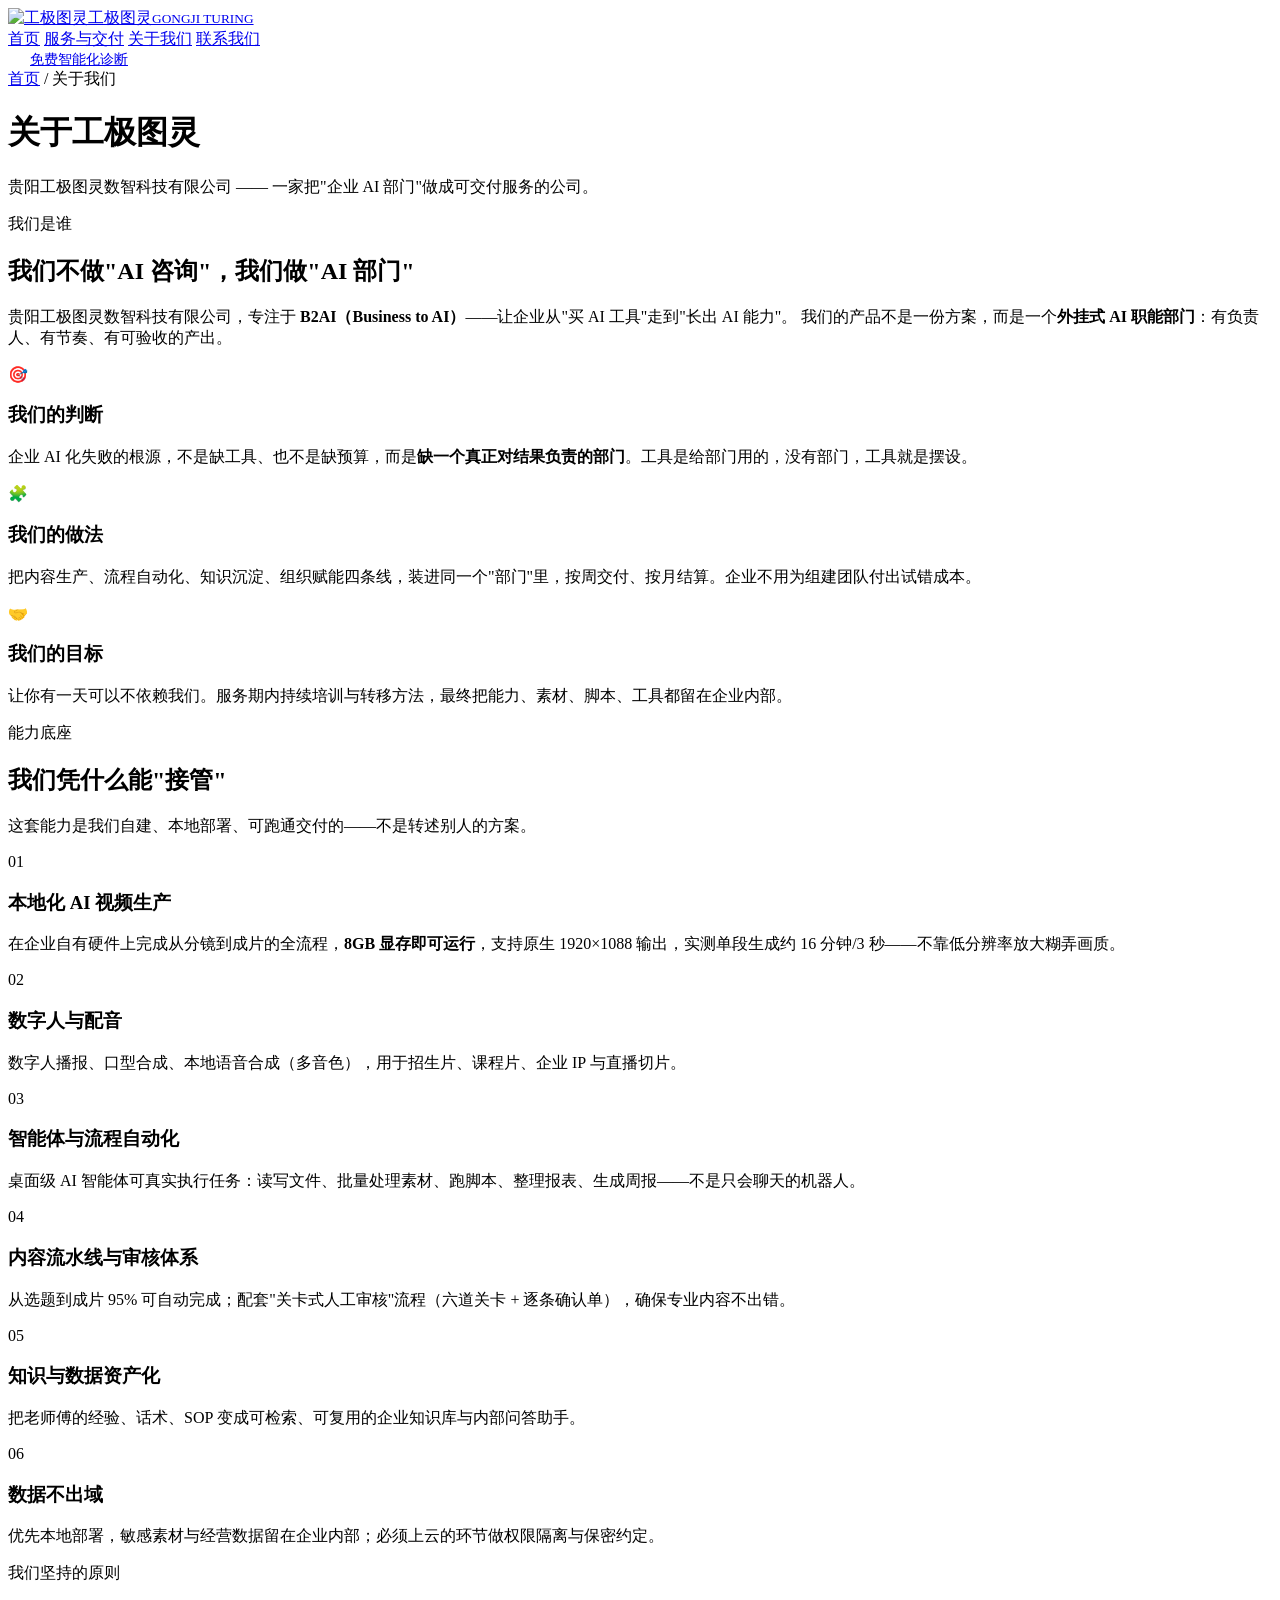
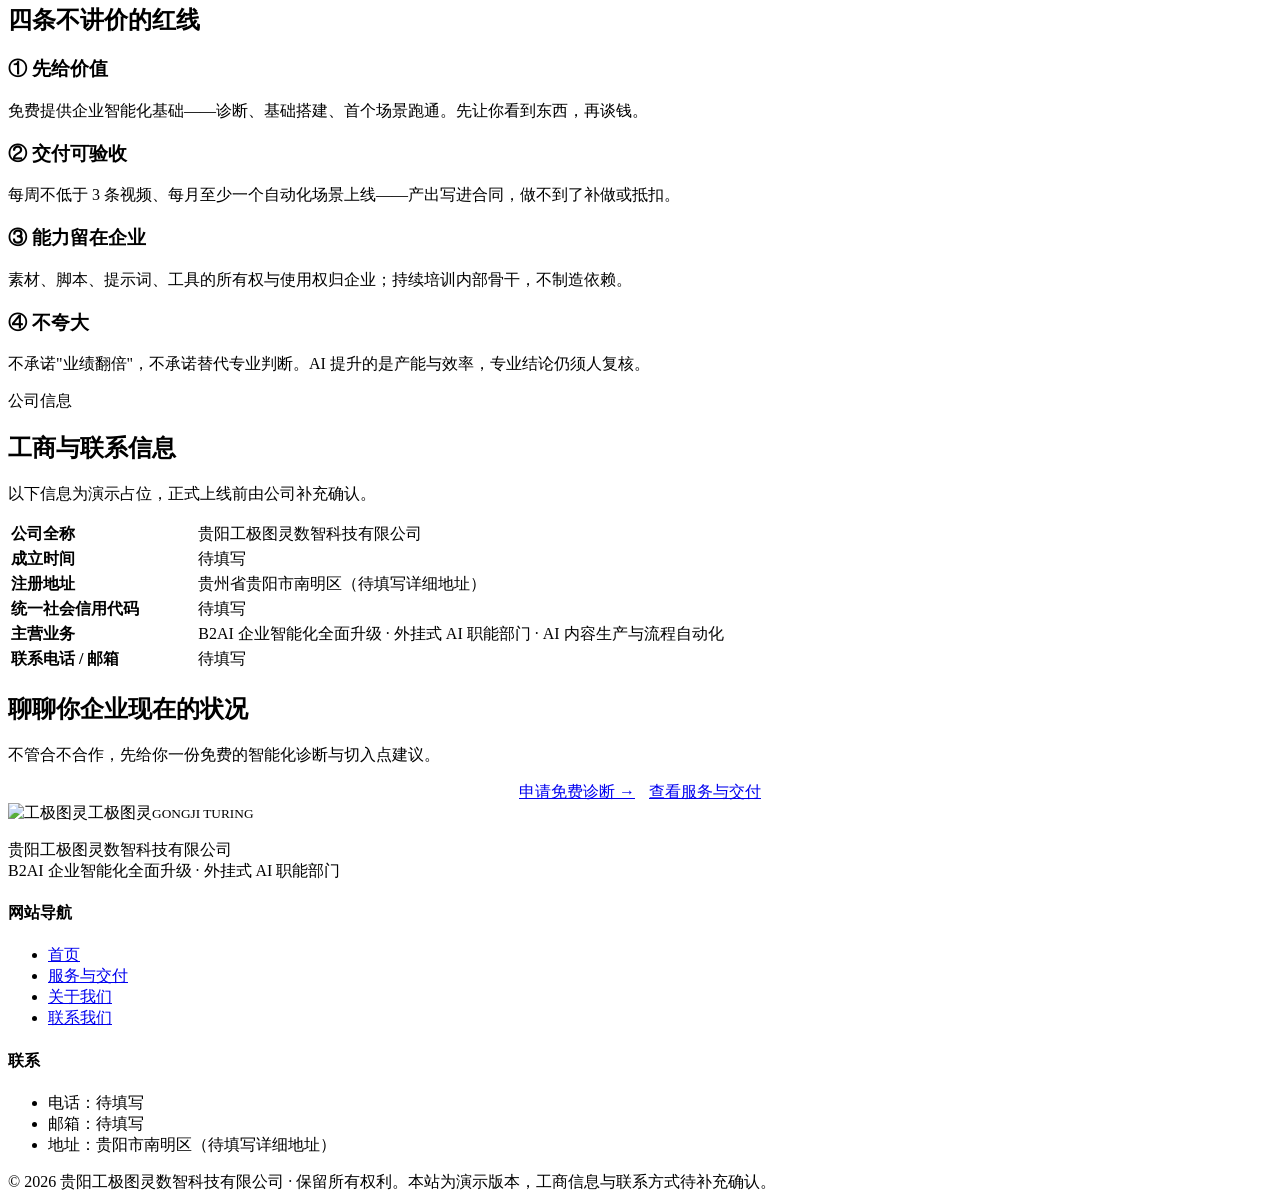
==== about.html @ 86faef3b "update about.html" ====
<!DOCTYPE html>
<html lang="zh-CN">
<head>
<meta charset="UTF-8">
<meta name="viewport" content="width=device-width, initial-scale=1">
<title>关于我们 — 工极图灵 · B2AI 企业智能化升级</title>
<meta name="description" content="贵阳工极图灵数智科技有限公司：以本地化 AI 能力为基础，用「外挂式 AI 职能部门」帮企业完成 B2AI 智能化全面升级。">
<link rel="icon" href="assets/favicon.svg">
<link rel="stylesheet" href="style.css">
</head>
<body>

<header>
  <div class="wrap">
    <a class="brand" href="index.html"><img class="mark" src="assets/logo.svg" alt="工极图灵"><span>工极图灵<small>GONGJI TURING</small></span></a>
    <nav class="main">
      <a href="index.html">首页</a>
      <a href="service.html">服务与交付</a>
      <a href="about.html" class="active">关于我们</a>
      <a href="contact.html">联系我们</a>
    </nav>
    <a class="btn btn-primary" href="contact.html" style="padding:11px 22px;font-size:14px">免费智能化诊断</a>
  </div>
</header>

<div class="page-head">
  <div class="wrap">
    <div class="breadcrumb"><a href="index.html">首页</a> / 关于我们</div>
    <h1>关于工极图灵</h1>
    <p>贵阳工极图灵数智科技有限公司 —— 一家把"企业 AI 部门"做成可交付服务的公司。</p>
  </div>
</div>

<!-- 我们是谁 -->
<section>
  <div class="wrap">
    <div class="sec-head reveal">
      <span class="tag">我们是谁</span>
      <h2>我们不做"AI 咨询"，我们做"AI 部门"</h2>
      <p class="sub">
        贵阳工极图灵数智科技有限公司，专注于 <b>B2AI（Business to AI）</b>——让企业从"买 AI 工具"走到"长出 AI 能力"。
        我们的产品不是一份方案，而是一个<b>外挂式 AI 职能部门</b>：有负责人、有节奏、有可验收的产出。
      </p>
    </div>
    <div class="grid">
      <div class="card reveal">
        <div class="ico">🎯</div>
        <h3>我们的判断</h3>
        <p>企业 AI 化失败的根源，不是缺工具、也不是缺预算，而是<b>缺一个真正对结果负责的部门</b>。工具是给部门用的，没有部门，工具就是摆设。</p>
      </div>
      <div class="card reveal">
        <div class="ico">🧩</div>
        <h3>我们的做法</h3>
        <p>把内容生产、流程自动化、知识沉淀、组织赋能四条线，装进同一个"部门"里，按周交付、按月结算。企业不用为组建团队付出试错成本。</p>
      </div>
      <div class="card reveal">
        <div class="ico">🤝</div>
        <h3>我们的目标</h3>
        <p>让你有一天可以不依赖我们。服务期内持续培训与转移方法，最终把能力、素材、脚本、工具都留在企业内部。</p>
      </div>
    </div>
  </div>
</section>

<!-- 能力栈 -->
<section class="alt">
  <div class="wrap">
    <div class="sec-head reveal">
      <span class="tag">能力底座</span>
      <h2>我们凭什么能"接管"</h2>
      <p class="sub">这套能力是我们自建、本地部署、可跑通交付的——不是转述别人的方案。</p>
    </div>
    <div class="grid">
      <div class="card reveal"><div class="no">01</div><h3>本地化 AI 视频生产</h3><p>在企业自有硬件上完成从分镜到成片的全流程，<b>8GB 显存即可运行</b>，支持原生 1920×1088 输出，实测单段生成约 16 分钟/3 秒——不靠低分辨率放大糊弄画质。</p></div>
      <div class="card reveal"><div class="no">02</div><h3>数字人与配音</h3><p>数字人播报、口型合成、本地语音合成（多音色），用于招生片、课程片、企业 IP 与直播切片。</p></div>
      <div class="card reveal"><div class="no">03</div><h3>智能体与流程自动化</h3><p>桌面级 AI 智能体可真实执行任务：读写文件、批量处理素材、跑脚本、整理报表、生成周报——不是只会聊天的机器人。</p></div>
      <div class="card reveal"><div class="no">04</div><h3>内容流水线与审核体系</h3><p>从选题到成片 95% 可自动完成；配套"关卡式人工审核"流程（六道关卡 + 逐条确认单），确保专业内容不出错。</p></div>
      <div class="card reveal"><div class="no">05</div><h3>知识与数据资产化</h3><p>把老师傅的经验、话术、SOP 变成可检索、可复用的企业知识库与内部问答助手。</p></div>
      <div class="card reveal"><div class="no">06</div><h3>数据不出域</h3><p>优先本地部署，敏感素材与经营数据留在企业内部；必须上云的环节做权限隔离与保密约定。</p></div>
    </div>
  </div>
</section>

<!-- 原则 -->
<section>
  <div class="wrap">
    <div class="sec-head reveal">
      <span class="tag">我们坚持的原则</span>
      <h2>四条不讲价的红线</h2>
    </div>
    <div class="grid">
      <div class="card reveal"><h3>① 先给价值</h3><p>免费提供企业智能化基础——诊断、基础搭建、首个场景跑通。先让你看到东西，再谈钱。</p></div>
      <div class="card reveal"><h3>② 交付可验收</h3><p>每周不低于 3 条视频、每月至少一个自动化场景上线——产出写进合同，做不到了补做或抵扣。</p></div>
      <div class="card reveal"><h3>③ 能力留在企业</h3><p>素材、脚本、提示词、工具的所有权与使用权归企业；持续培训内部骨干，不制造依赖。</p></div>
      <div class="card reveal"><h3>④ 不夸大</h3><p>不承诺"业绩翻倍"，不承诺替代专业判断。AI 提升的是产能与效率，专业结论仍须人复核。</p></div>
    </div>
  </div>
</section>

<!-- 公司信息（待补充） -->
<section class="alt">
  <div class="wrap">
    <div class="sec-head reveal">
      <span class="tag">公司信息</span>
      <h2>工商与联系信息</h2>
      <p class="sub">以下信息为演示占位，正式上线前由公司补充确认。</p>
    </div>
    <div class="reveal" style="overflow-x:auto">
      <table>
        <tr><td style="width:26%"><b>公司全称</b></td><td>贵阳工极图灵数智科技有限公司</td></tr>
        <tr><td><b>成立时间</b></td><td>待填写</td></tr>
        <tr><td><b>注册地址</b></td><td>贵州省贵阳市南明区（待填写详细地址）</td></tr>
        <tr><td><b>统一社会信用代码</b></td><td>待填写</td></tr>
        <tr><td><b>主营业务</b></td><td>B2AI 企业智能化全面升级 · 外挂式 AI 职能部门 · AI 内容生产与流程自动化</td></tr>
        <tr><td><b>联系电话 / 邮箱</b></td><td>待填写</td></tr>
      </table>
    </div>
  </div>
</section>

<div class="wrap">
  <div class="cta reveal">
    <h2>聊聊你企业现在的状况</h2>
    <p>不管合不合作，先给你一份免费的智能化诊断与切入点建议。</p>
    <div style="display:flex;gap:14px;justify-content:center;flex-wrap:wrap">
      <a class="btn btn-light" href="contact.html">申请免费诊断 →</a>
      <a class="btn btn-ghost" href="service.html">查看服务与交付</a>
    </div>
  </div>
</div>

<footer>
  <div class="wrap">
    <div class="cols">
      <div>
        <div class="brand" style="margin-bottom:16px"><img class="mark" src="assets/logo.svg" alt="工极图灵"><span>工极图灵<small>GONGJI TURING</small></span></div>
        <p style="margin:0;max-width:360px">贵阳工极图灵数智科技有限公司<br>B2AI 企业智能化全面升级 · 外挂式 AI 职能部门</p>
      </div>
      <div><h4>网站导航</h4><ul>
        <li><a href="index.html">首页</a></li><li><a href="service.html">服务与交付</a></li>
        <li><a href="about.html">关于我们</a></li><li><a href="contact.html">联系我们</a></li></ul></div>
      <div><h4>联系</h4><ul>
        <li>电话：待填写</li><li>邮箱：待填写</li><li>地址：贵阳市南明区（待填写详细地址）</li></ul></div>
    </div>
    <div class="fnote">© 2026 贵阳工极图灵数智科技有限公司 · 保留所有权利。本站为演示版本，工商信息与联系方式待补充确认。</div>
  </div>
</footer>

<script>
  document.documentElement.classList.add('js');
  const io=new IntersectionObserver(es=>{es.forEach(e=>{if(e.isIntersecting){e.target.classList.add('in');io.unobserve(e.target)}})},{threshold:.12});
  document.querySelectorAll('.reveal').forEach((el,i)=>{el.style.transitionDelay=(i%5*60)+'ms';io.observe(el)});
</script>
</body>
</html>
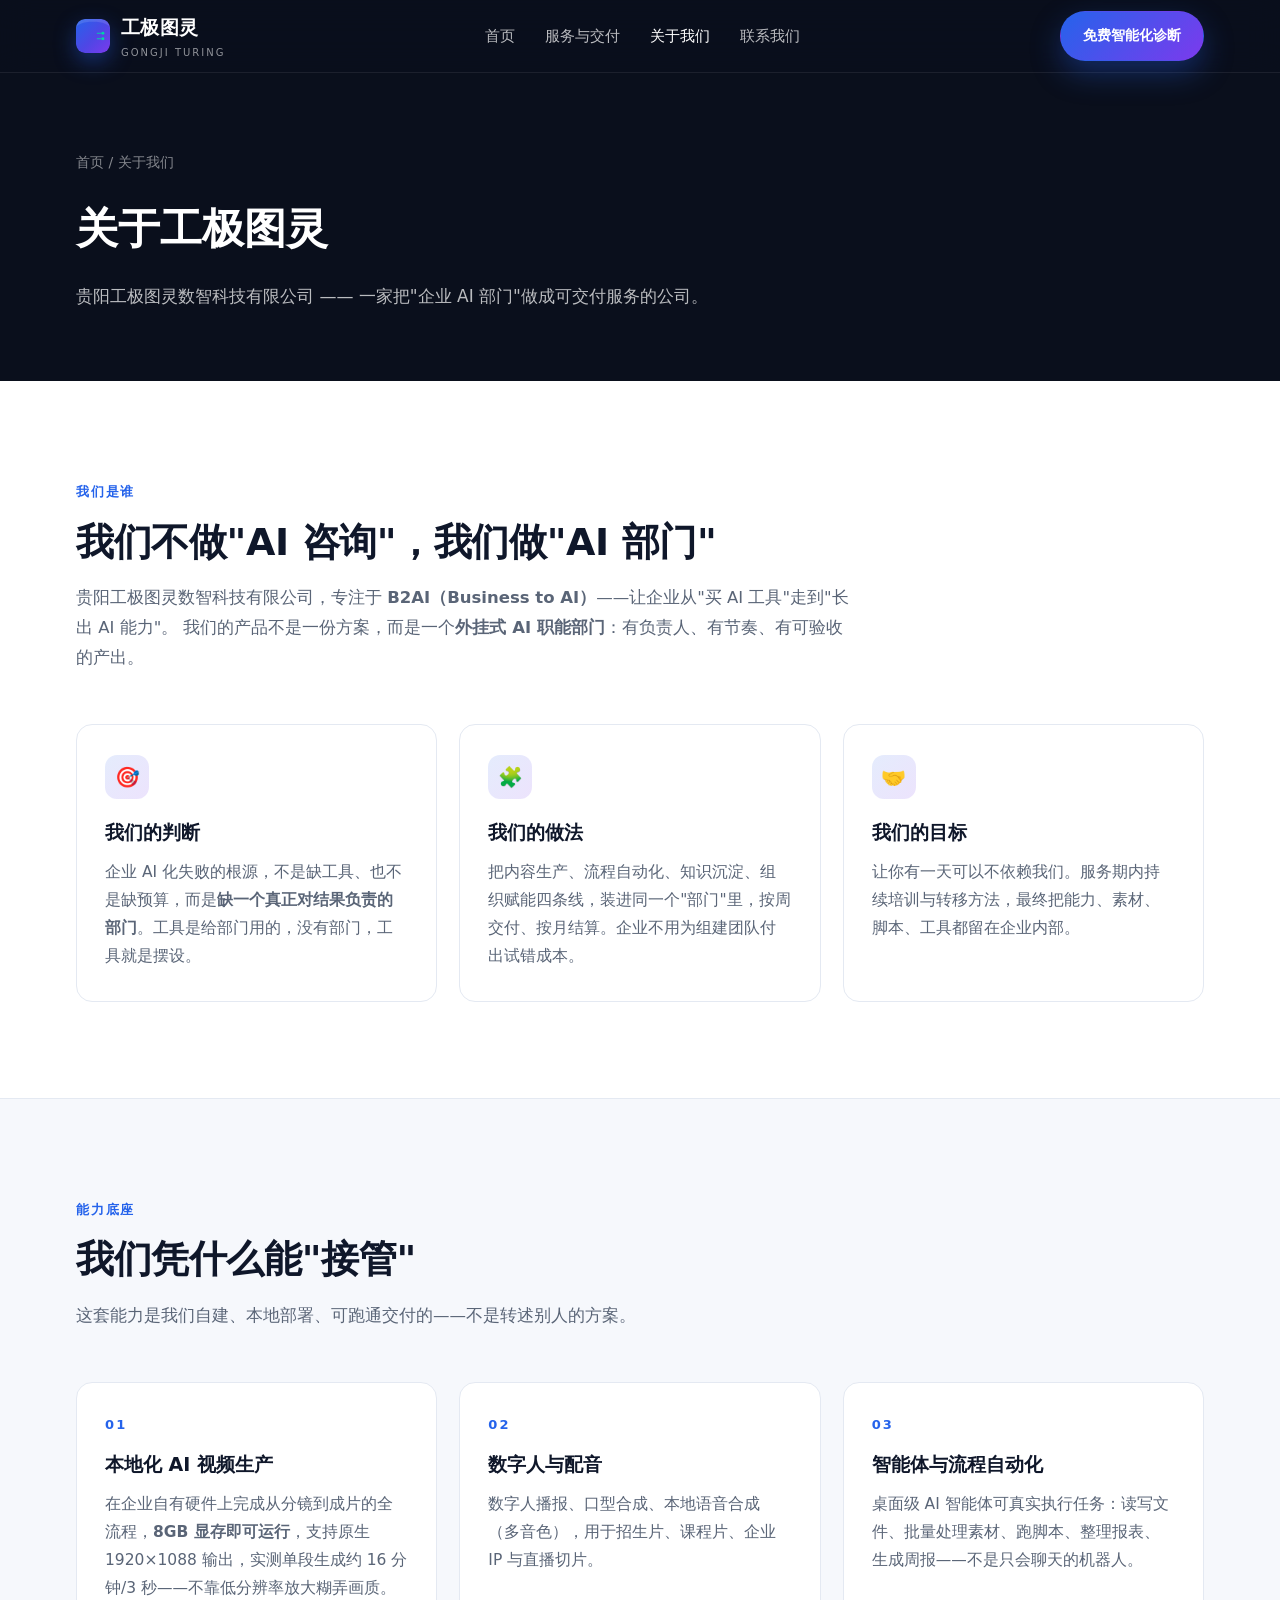
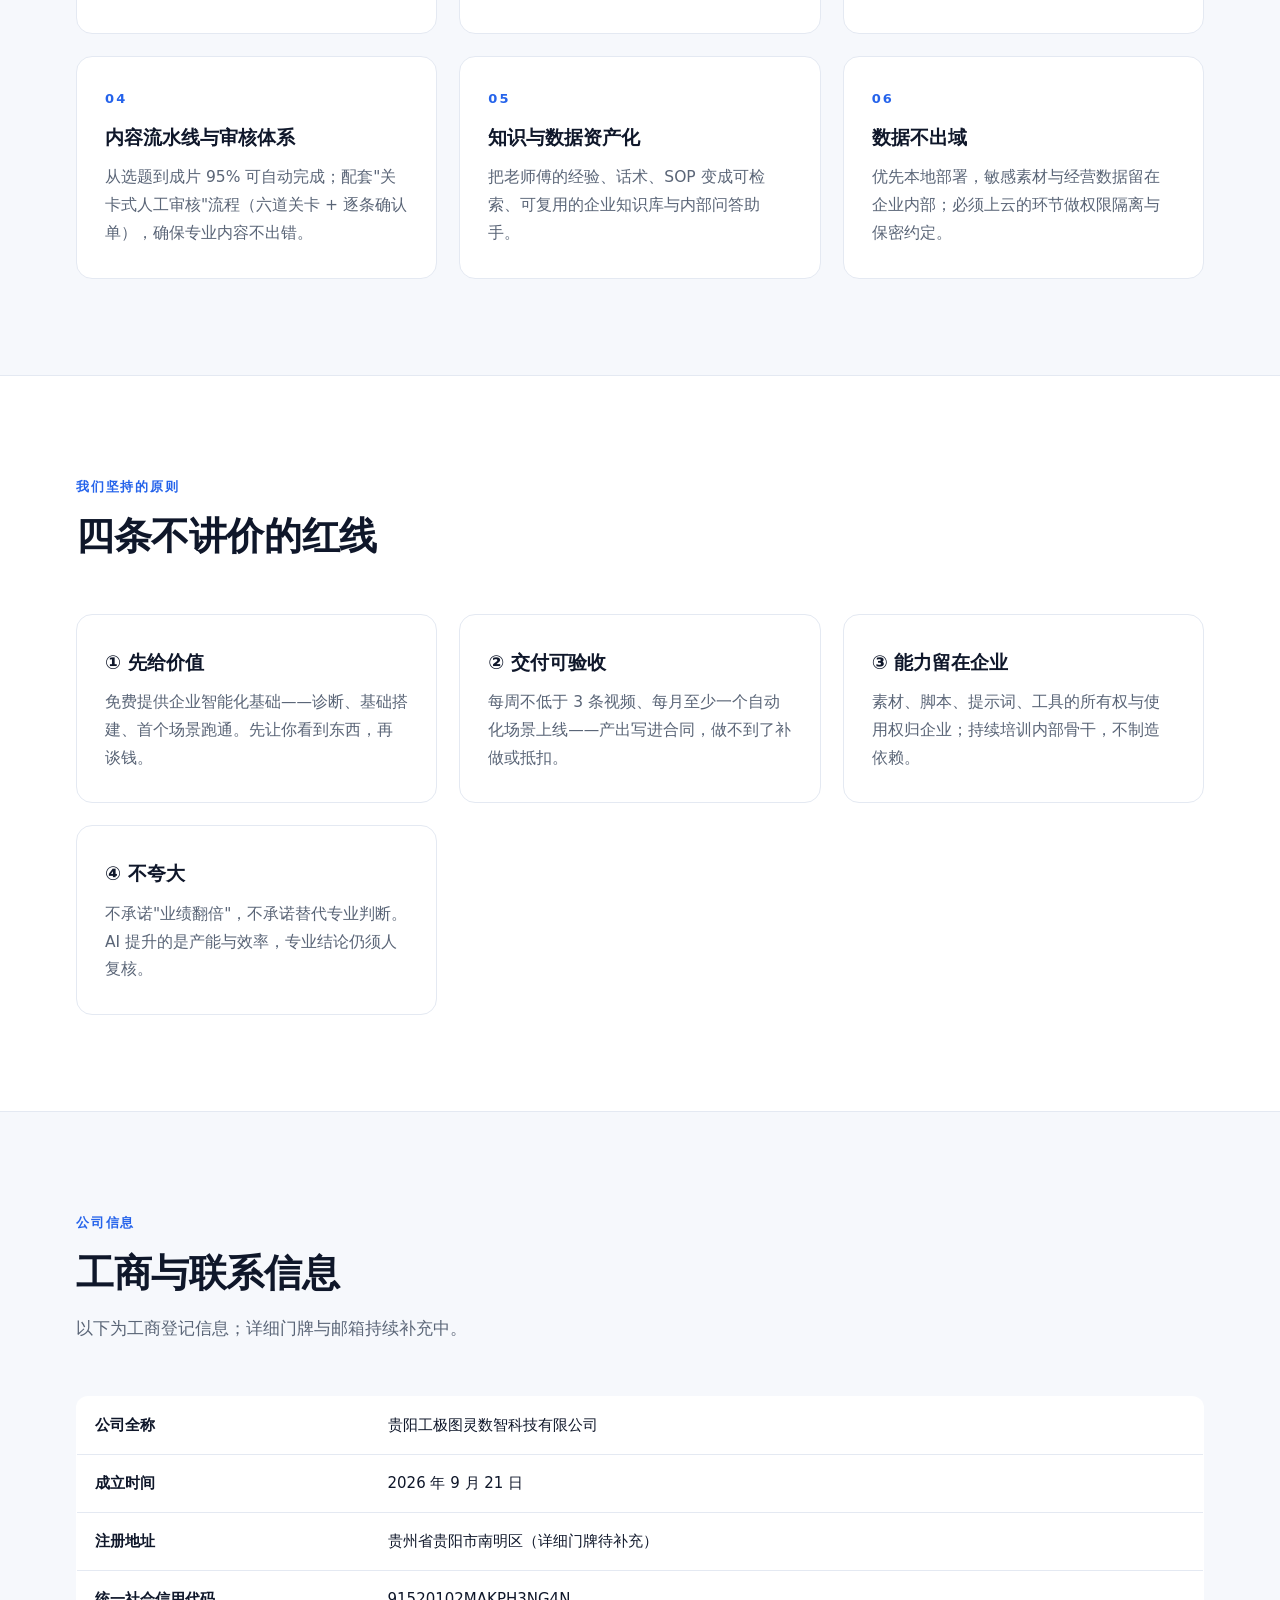
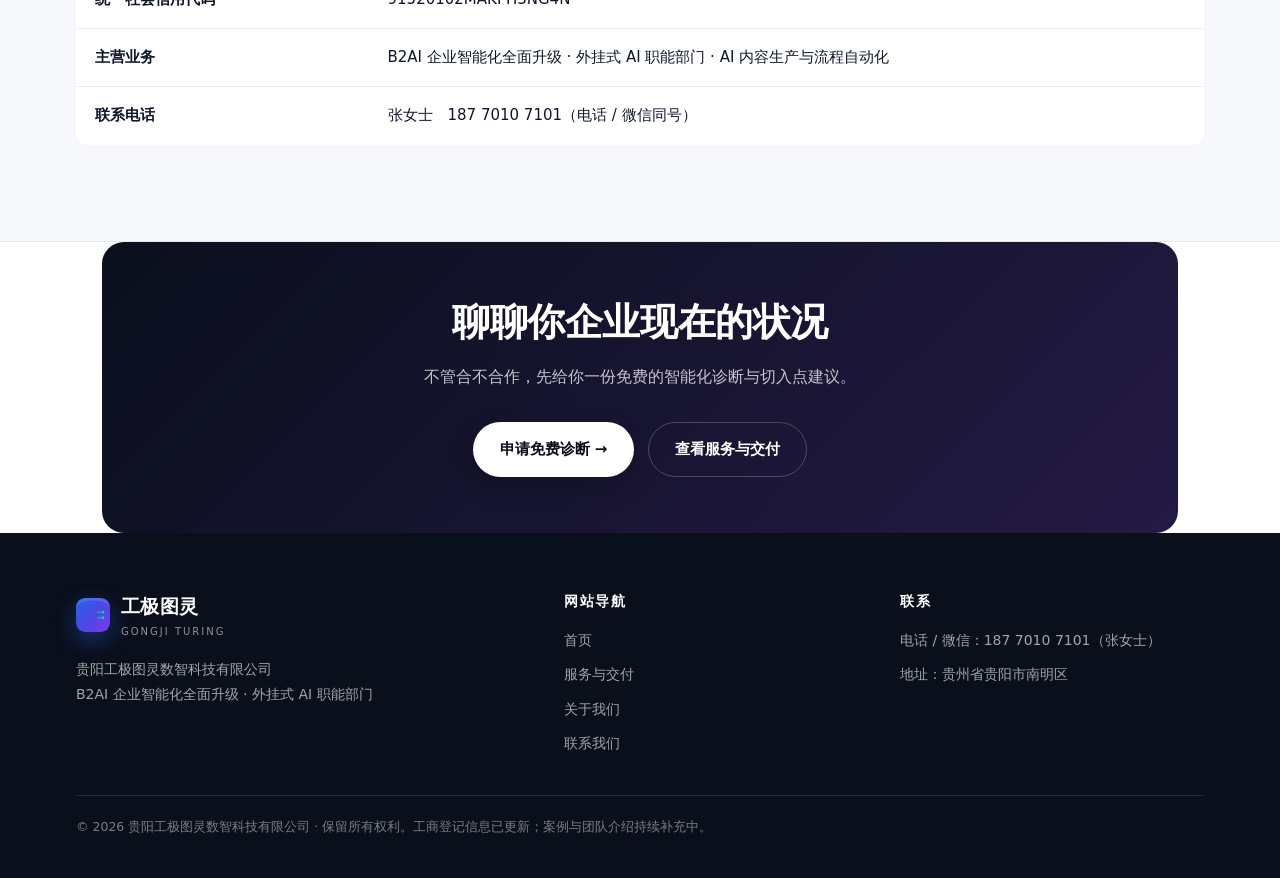
==== commit 2360b546: "site: about.html" ====
--- a/about.html
+++ b/about.html
@@ -103,16 +103,16 @@
     <div class="sec-head reveal">
       <span class="tag">公司信息</span>
       <h2>工商与联系信息</h2>
-      <p class="sub">以下信息为演示占位，正式上线前由公司补充确认。</p>
+      <p class="sub">以下为工商登记信息；详细门牌与邮箱持续补充中。</p>
     </div>
     <div class="reveal" style="overflow-x:auto">
       <table>
         <tr><td style="width:26%"><b>公司全称</b></td><td>贵阳工极图灵数智科技有限公司</td></tr>
-        <tr><td><b>成立时间</b></td><td>待填写</td></tr>
-        <tr><td><b>注册地址</b></td><td>贵州省贵阳市南明区（待填写详细地址）</td></tr>
-        <tr><td><b>统一社会信用代码</b></td><td>待填写</td></tr>
+        <tr><td><b>成立时间</b></td><td>2026 年 9 月 21 日</td></tr>
+        <tr><td><b>注册地址</b></td><td>贵州省贵阳市南明区（详细门牌待补充）</td></tr>
+        <tr><td><b>统一社会信用代码</b></td><td>91520102MAKPH3NG4N</td></tr>
         <tr><td><b>主营业务</b></td><td>B2AI 企业智能化全面升级 · 外挂式 AI 职能部门 · AI 内容生产与流程自动化</td></tr>
-        <tr><td><b>联系电话 / 邮箱</b></td><td>待填写</td></tr>
+        <tr><td><b>联系电话</b></td><td>张女士　187 7010 7101（电话 / 微信同号）</td></tr>
       </table>
     </div>
   </div>
@@ -140,9 +140,9 @@
         <li><a href="index.html">首页</a></li><li><a href="service.html">服务与交付</a></li>
         <li><a href="about.html">关于我们</a></li><li><a href="contact.html">联系我们</a></li></ul></div>
       <div><h4>联系</h4><ul>
-        <li>电话：待填写</li><li>邮箱：待填写</li><li>地址：贵阳市南明区（待填写详细地址）</li></ul></div>
+        <li>电话 / 微信：<a href="tel:18770107101">187 7010 7101</a>（张女士）</li><li>地址：贵州省贵阳市南明区</li></ul></div>
     </div>
-    <div class="fnote">© 2026 贵阳工极图灵数智科技有限公司 · 保留所有权利。本站为演示版本，工商信息与联系方式待补充确认。</div>
+    <div class="fnote">© 2026 贵阳工极图灵数智科技有限公司 · 保留所有权利。工商登记信息已更新；案例与团队介绍持续补充中。</div>
   </div>
 </footer>
 
--- a/style.css
+++ b/style.css
@@ -0,0 +1,170 @@
+/* ============================================================
+   贵阳工极图灵数智科技有限公司 · 官网样式
+   风格：科技感深色首屏 + 明亮正文（AI 服务商的专业可信感）
+   换肤：改下面 :root 的变量即可
+   ============================================================ */
+:root{
+  --ink:#0a0f1c;
+  --ink-2:#111827;
+  --paper:#ffffff;
+  --paper-2:#f6f8fc;
+  --line:#e4e9f2;
+  --fg:#0f172a;
+  --fg-dim:#5a6577;
+  --brand:#2563eb;          /* 科技蓝 */
+  --brand-2:#7c3aed;        /* 紫 */
+  --accent:#00d3a7;         /* 青绿：交付/成功 */
+  --warn:#f59e0b;
+  --radius:16px;
+  --maxw:1180px;
+  --font:"Microsoft YaHei","PingFang SC","Hiragino Sans GB",system-ui,-apple-system,"Segoe UI",Roboto,sans-serif;
+}
+*{box-sizing:border-box}
+html{scroll-behavior:smooth}
+body{margin:0;background:var(--paper);color:var(--fg);font-family:var(--font);line-height:1.8;-webkit-font-smoothing:antialiased;overflow-x:hidden}
+a{color:inherit;text-decoration:none}
+.wrap{max-width:var(--maxw);margin:0 auto;padding:0 26px}
+.dim{color:var(--fg-dim)}
+.center{text-align:center}
+
+/* ---------- 导航 ---------- */
+header{position:fixed;inset:0 0 auto;z-index:60;background:rgba(10,15,28,.86);backdrop-filter:blur(16px);border-bottom:1px solid rgba(255,255,255,.08)}
+header .wrap{display:flex;align-items:center;justify-content:space-between;height:72px}
+.brand{display:flex;align-items:center;gap:11px;color:#fff;font-weight:700;font-size:19px;letter-spacing:.02em}
+.brand .mark{width:34px;height:34px;border-radius:9px;display:block;flex:none;box-shadow:0 8px 22px rgba(37,99,235,.42)}
+.brand small{display:block;font-size:10px;letter-spacing:.2em;color:rgba(255,255,255,.55);font-weight:400}
+nav.main{display:flex;gap:30px;font-size:15px}
+nav.main a{color:rgba(255,255,255,.72);transition:color .2s}
+nav.main a:hover,nav.main a.active{color:#fff}
+
+.btn{display:inline-flex;align-items:center;gap:8px;border-radius:999px;padding:13px 26px;font-size:15px;font-weight:600;
+  border:1px solid transparent;cursor:pointer;transition:transform .2s,box-shadow .2s,background .2s}
+.btn-primary{background:linear-gradient(135deg,var(--brand),var(--brand-2));color:#fff;box-shadow:0 12px 30px rgba(37,99,235,.35)}
+.btn-ghost{border-color:rgba(255,255,255,.22);color:#fff}
+.btn-light{background:#fff;color:var(--ink);box-shadow:0 10px 26px rgba(0,0,0,.18)}
+.btn-outline{border-color:var(--line);color:var(--fg)}
+.btn:hover{transform:translateY(-2px)}
+
+/* ---------- Hero ---------- */
+.hero{position:relative;background:var(--ink);color:#fff;padding:170px 0 110px;overflow:hidden}
+.hero::before{content:"";position:absolute;width:920px;height:920px;right:-300px;top:-380px;border-radius:50%;
+  background:radial-gradient(circle,rgba(124,58,237,.42),rgba(124,58,237,0) 62%);animation:float 15s ease-in-out infinite}
+.hero::after{content:"";position:absolute;width:760px;height:760px;left:-260px;bottom:-380px;border-radius:50%;
+  background:radial-gradient(circle,rgba(0,211,167,.28),rgba(0,211,167,0) 62%)}
+@keyframes float{0%,100%{transform:translate(0,0)}50%{transform:translate(-40px,34px)}}
+.hero .wrap{position:relative;z-index:1}
+.badge{display:inline-flex;align-items:center;gap:9px;font-size:13.5px;color:#cbd5ff;
+  border:1px solid rgba(124,58,237,.5);background:rgba(124,58,237,.14);border-radius:999px;padding:7px 16px;margin-bottom:24px}
+.hero h1{font-size:clamp(31px,4.7vw,56px);line-height:1.25;margin:0 0 22px;letter-spacing:-.01em;font-weight:800}
+.hero h1 em{font-style:normal;background:linear-gradient(100deg,#7cc4ff,#a78bfa 45%,var(--accent));
+  -webkit-background-clip:text;background-clip:text;color:transparent}
+.hero .lead{font-size:clamp(16px,1.7vw,19.5px);color:rgba(255,255,255,.76);max-width:700px;margin:0 0 30px}
+.kpis{display:flex;gap:14px;flex-wrap:wrap;margin:0 0 34px}
+.kpi{border:1px solid rgba(255,255,255,.16);background:rgba(255,255,255,.05);border-radius:12px;padding:12px 18px}
+.kpi b{display:block;font-size:19px;color:#fff}
+.kpi span{font-size:12.5px;color:rgba(255,255,255,.62)}
+.hero-actions{display:flex;gap:14px;flex-wrap:wrap}
+
+/* ---------- 通用区块 ---------- */
+section{padding:96px 0}
+.sec-head{max-width:780px;margin-bottom:52px}
+.tag{display:inline-block;font-size:13px;letter-spacing:.14em;color:var(--brand);font-weight:700;margin-bottom:14px}
+h2{font-size:clamp(25px,3.3vw,38px);margin:0 0 16px;letter-spacing:-.01em;font-weight:800;line-height:1.3}
+h3{font-size:19px;margin:0 0 10px}
+.sub{color:var(--fg-dim);font-size:16.5px;margin:0}
+.alt{background:var(--paper-2);border-top:1px solid var(--line);border-bottom:1px solid var(--line)}
+
+.grid{display:grid;gap:22px;grid-template-columns:repeat(auto-fit,minmax(290px,1fr))}
+.card{background:#fff;border:1px solid var(--line);border-radius:var(--radius);padding:30px 28px;transition:transform .25s,box-shadow .25s,border-color .25s}
+.card:hover{transform:translateY(-5px);box-shadow:0 20px 46px rgba(15,23,42,.10);border-color:#c9d6ee}
+.card .ico{width:44px;height:44px;border-radius:12px;display:grid;place-items:center;font-size:20px;margin-bottom:16px;
+  background:linear-gradient(135deg,rgba(37,99,235,.12),rgba(124,58,237,.14))}
+.card p{margin:0;color:var(--fg-dim);font-size:15.5px}
+.card .no{font-size:13px;letter-spacing:.16em;color:var(--brand);font-weight:700;margin-bottom:10px}
+
+/* 痛点 */
+.pain{border-left:3px solid var(--warn);background:#fff;border-radius:0 12px 12px 0;padding:20px 24px;border:1px solid var(--line);border-left-width:3px}
+.pain h3{font-size:17px;margin-bottom:6px}
+.pain p{margin:0;color:var(--fg-dim);font-size:15px}
+
+/* 对比表 */
+table{width:100%;border-collapse:collapse;font-size:15px;background:#fff;border:1px solid var(--line);border-radius:12px;overflow:hidden}
+th,td{padding:15px 18px;text-align:left;border-bottom:1px solid var(--line);vertical-align:top}
+th{background:#f2f6fc;font-weight:700;font-size:14.5px}
+tr:last-child td{border-bottom:0}
+td.yes{color:#0a7d5a;font-weight:600}
+td.no{color:#b4423a}
+
+/* 价格 */
+.price-wrap{display:grid;gap:24px;grid-template-columns:1.15fr 1fr;align-items:stretch}
+.price-card{background:linear-gradient(160deg,var(--ink),#1b2440);color:#fff;border-radius:20px;padding:38px 34px;position:relative;overflow:hidden}
+.price-card::after{content:"";position:absolute;width:420px;height:420px;right:-160px;top:-180px;border-radius:50%;
+  background:radial-gradient(circle,rgba(124,58,237,.45),rgba(124,58,237,0) 65%)}
+.price-card .amount{font-size:52px;font-weight:800;letter-spacing:-.02em;line-height:1;margin:6px 0 4px}
+.price-card .amount small{font-size:18px;font-weight:600;color:rgba(255,255,255,.7)}
+.price-card ul{margin:20px 0 0;padding:0;list-style:none}
+.price-card li{padding-left:24px;position:relative;margin-bottom:10px;color:rgba(255,255,255,.86);font-size:15.5px}
+.price-card li::before{content:"✓";position:absolute;left:0;color:var(--accent);font-weight:800}
+.include{background:#fff;border:1px solid var(--line);border-radius:20px;padding:34px 30px}
+.include ul{margin:0;padding-left:20px}
+.include li{margin-bottom:10px;color:var(--fg-dim);font-size:15.5px}
+.include li b{color:var(--fg)}
+
+/* 免费包 */
+.free{background:linear-gradient(135deg,rgba(0,211,167,.10),rgba(37,99,235,.08));border:1px solid #cfeae2;border-radius:20px;padding:38px 34px}
+.free h2{margin-bottom:8px}
+.steps{display:grid;gap:18px;grid-template-columns:repeat(auto-fit,minmax(220px,1fr));margin-top:26px}
+.step{background:#fff;border:1px solid var(--line);border-radius:14px;padding:22px 20px}
+.step b{display:block;font-size:15px;margin-bottom:6px}
+.step span{font-size:14.5px;color:var(--fg-dim)}
+
+/* FAQ */
+details{background:#fff;border:1px solid var(--line);border-radius:12px;padding:18px 22px;margin-bottom:12px}
+details[open]{border-color:#c9d6ee;box-shadow:0 10px 26px rgba(15,23,42,.06)}
+summary{cursor:pointer;font-weight:700;font-size:16px;list-style:none}
+summary::-webkit-details-marker{display:none}
+summary::before{content:"+";color:var(--brand);font-weight:800;margin-right:10px}
+details[open] summary::before{content:"−"}
+details p{margin:12px 0 0;color:var(--fg-dim);font-size:15.5px}
+
+/* CTA */
+.cta{background:linear-gradient(135deg,var(--ink),#241a45);color:#fff;text-align:center;border-radius:22px;padding:56px 30px;margin:0 26px}
+.cta h2{color:#fff}
+.cta p{color:rgba(255,255,255,.75);max-width:640px;margin:0 auto 30px}
+
+/* 表单 */
+.form{display:grid;gap:16px;grid-template-columns:1fr 1fr;max-width:820px;margin:0 auto}
+.form .full{grid-column:1/-1}
+input,textarea,select{width:100%;background:#fff;border:1px solid var(--line);border-radius:10px;padding:14px 16px;
+  color:var(--fg);font-family:var(--font);font-size:15px;outline:none;transition:border-color .2s}
+input:focus,textarea:focus,select:focus{border-color:var(--brand)}
+label{font-size:14px;color:var(--fg-dim);display:block;margin-bottom:6px}
+
+/* 页脚 */
+footer{background:var(--ink);color:rgba(255,255,255,.62);padding:56px 0 40px;font-size:14px}
+footer .cols{display:grid;gap:32px;grid-template-columns:1.5fr 1fr 1fr}
+footer h4{color:#fff;font-size:14px;letter-spacing:.12em;margin:0 0 14px}
+footer ul{margin:0;padding:0;list-style:none}
+footer li{margin-bottom:9px}
+footer a:hover{color:#fff}
+.fnote{margin-top:30px;padding-top:20px;border-top:1px solid rgba(255,255,255,.12);font-size:12.5px;color:rgba(255,255,255,.45);line-height:1.8}
+
+/* 内页头 */
+.page-head{background:var(--ink);color:#fff;padding:150px 0 70px}
+.page-head h1{font-size:clamp(28px,3.8vw,42px);margin:0 0 14px}
+.page-head p{color:rgba(255,255,255,.72);font-size:17px;margin:0;max-width:700px}
+.breadcrumb{font-size:14px;color:rgba(255,255,255,.5);margin-bottom:16px}
+
+/* 动画 */
+html.js .reveal{opacity:0;transform:translateY(22px);transition:opacity .6s ease,transform .6s ease}
+html.js .reveal.in{opacity:1;transform:none}
+
+@media(max-width:980px){.price-wrap{grid-template-columns:1fr}footer .cols{grid-template-columns:1fr}}
+@media(max-width:760px){
+  nav.main{display:none}
+  .hero{padding:130px 0 80px}
+  section{padding:70px 0}
+  .form{grid-template-columns:1fr}
+  .cta{padding:42px 22px;margin:0 16px}
+  header .wrap{height:62px}
+}
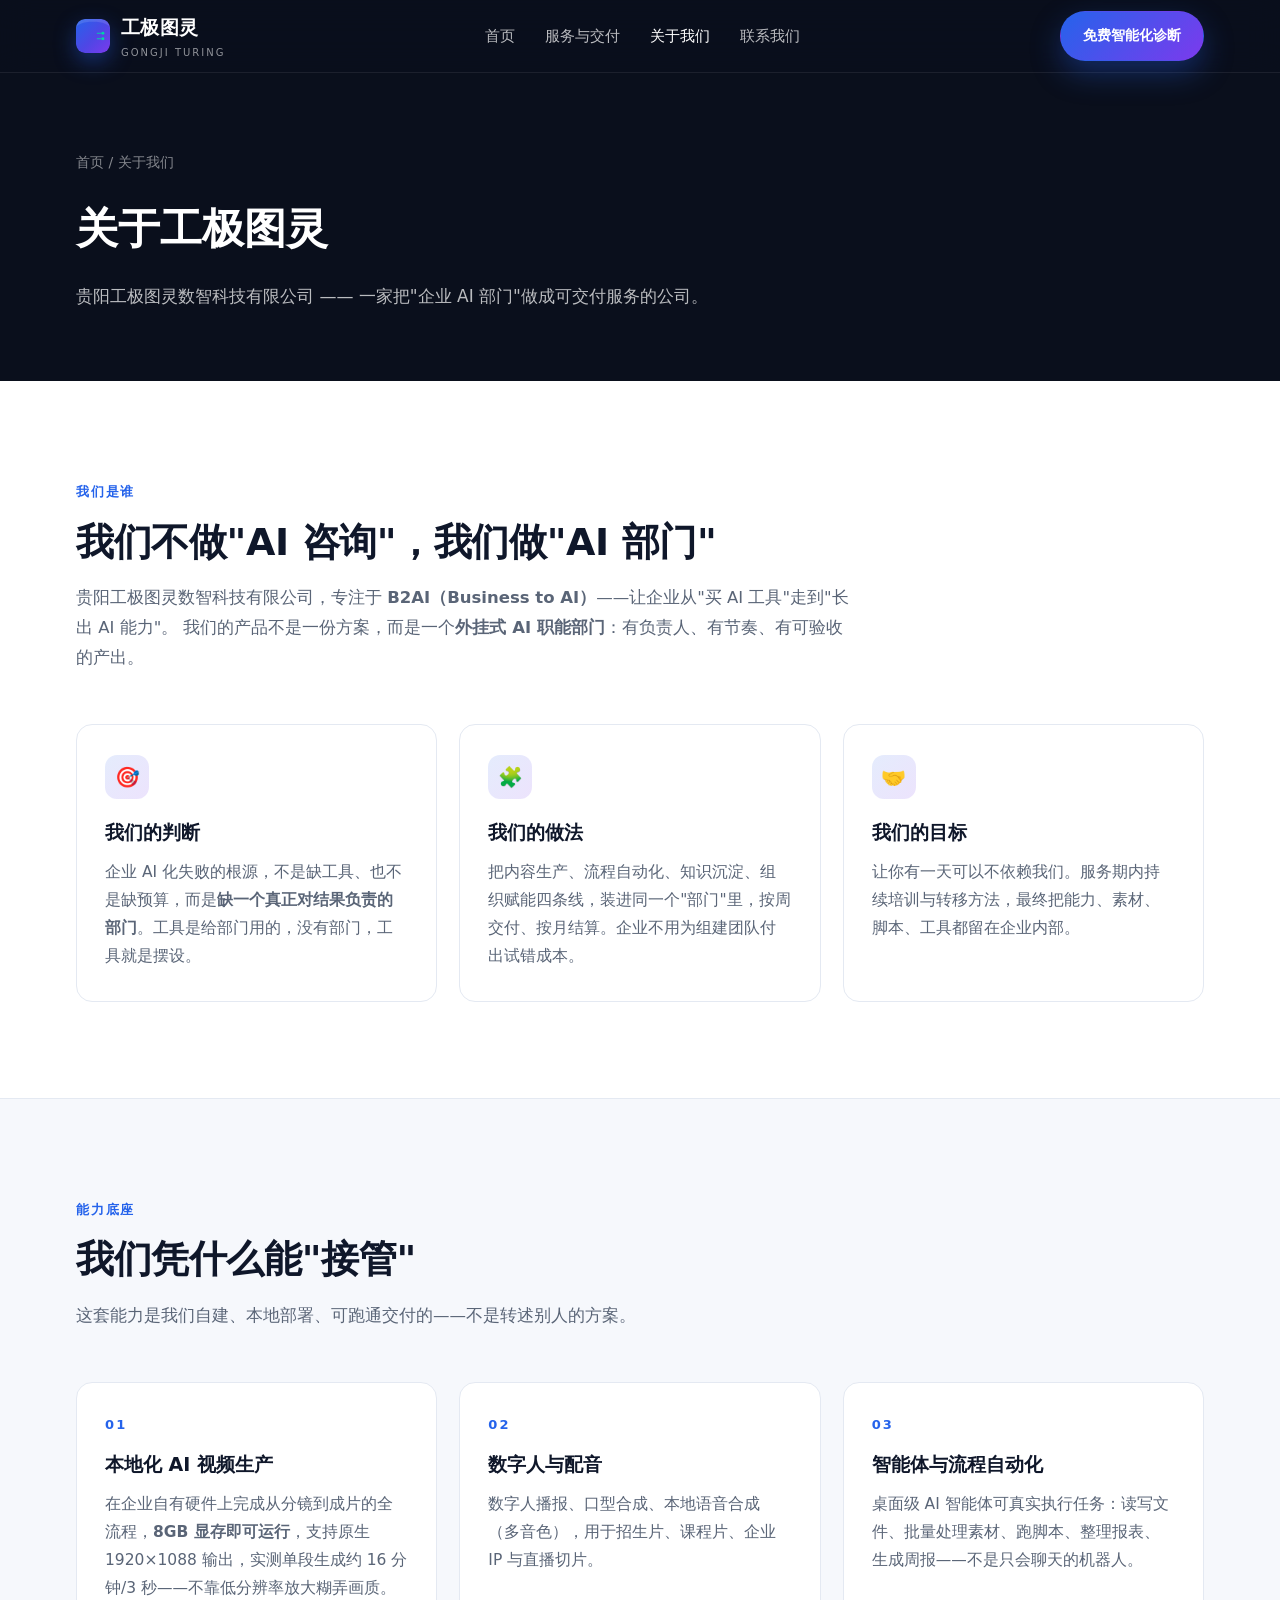
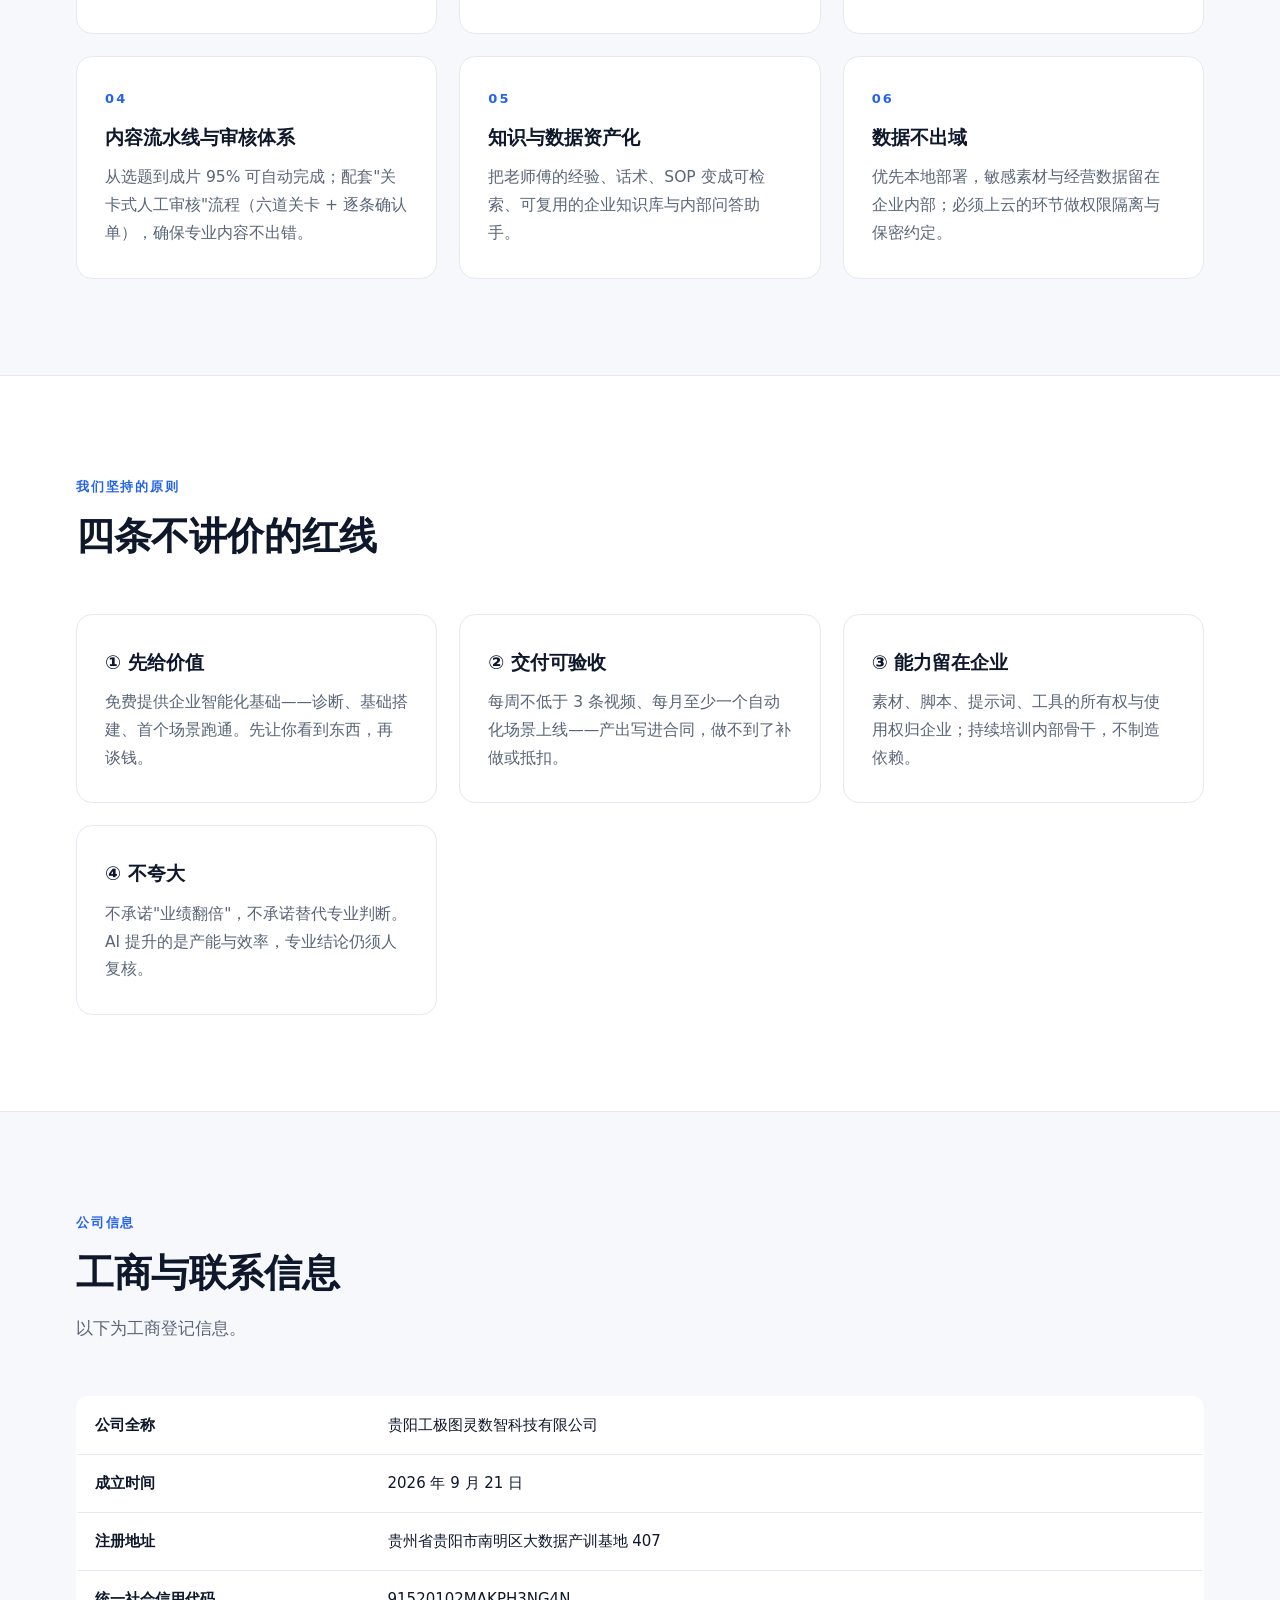
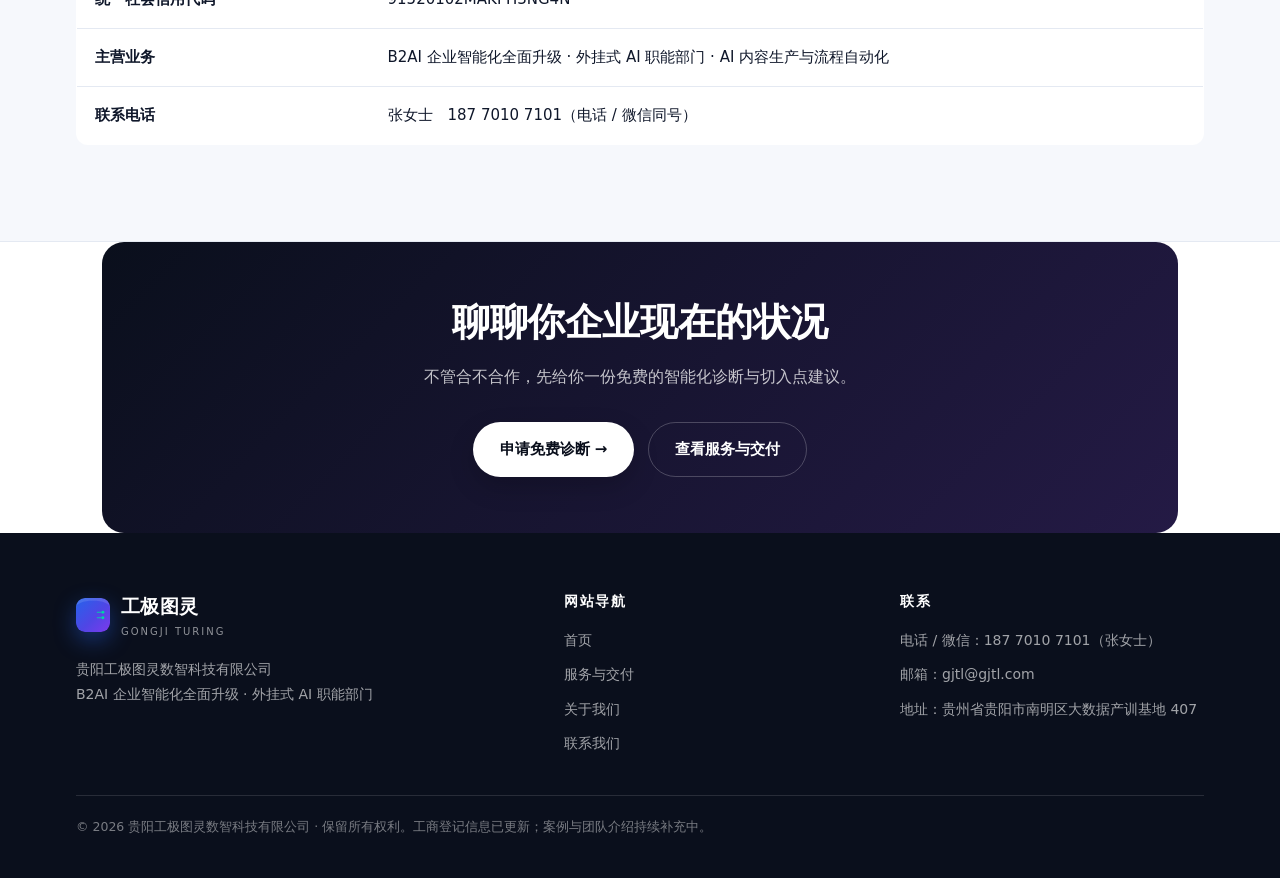
==== commit f9f2a5a9: "site: about.html" ====
--- a/about.html
+++ b/about.html
@@ -97,19 +97,19 @@
   </div>
 </section>
 
-<!-- 公司信息（待补充） -->
+<!-- 公司信息 -->
 <section class="alt">
   <div class="wrap">
     <div class="sec-head reveal">
       <span class="tag">公司信息</span>
       <h2>工商与联系信息</h2>
-      <p class="sub">以下为工商登记信息；详细门牌与邮箱持续补充中。</p>
+      <p class="sub">以下为工商登记信息。</p>
     </div>
     <div class="reveal" style="overflow-x:auto">
       <table>
         <tr><td style="width:26%"><b>公司全称</b></td><td>贵阳工极图灵数智科技有限公司</td></tr>
         <tr><td><b>成立时间</b></td><td>2026 年 9 月 21 日</td></tr>
-        <tr><td><b>注册地址</b></td><td>贵州省贵阳市南明区（详细门牌待补充）</td></tr>
+        <tr><td><b>注册地址</b></td><td>贵州省贵阳市南明区大数据产训基地 407</td></tr>
         <tr><td><b>统一社会信用代码</b></td><td>91520102MAKPH3NG4N</td></tr>
         <tr><td><b>主营业务</b></td><td>B2AI 企业智能化全面升级 · 外挂式 AI 职能部门 · AI 内容生产与流程自动化</td></tr>
         <tr><td><b>联系电话</b></td><td>张女士　187 7010 7101（电话 / 微信同号）</td></tr>
@@ -140,7 +140,8 @@
         <li><a href="index.html">首页</a></li><li><a href="service.html">服务与交付</a></li>
         <li><a href="about.html">关于我们</a></li><li><a href="contact.html">联系我们</a></li></ul></div>
       <div><h4>联系</h4><ul>
-        <li>电话 / 微信：<a href="tel:18770107101">187 7010 7101</a>（张女士）</li><li>地址：贵州省贵阳市南明区</li></ul></div>
+        <li>电话 / 微信：<a href="tel:18770107101">187 7010 7101</a>（张女士）</li>
+          <li>邮箱：<a href="mailto:gjtl@gjtl.com">gjtl@gjtl.com</a></li><li>地址：贵州省贵阳市南明区大数据产训基地 407</li></ul></div>
     </div>
     <div class="fnote">© 2026 贵阳工极图灵数智科技有限公司 · 保留所有权利。工商登记信息已更新；案例与团队介绍持续补充中。</div>
   </div>
